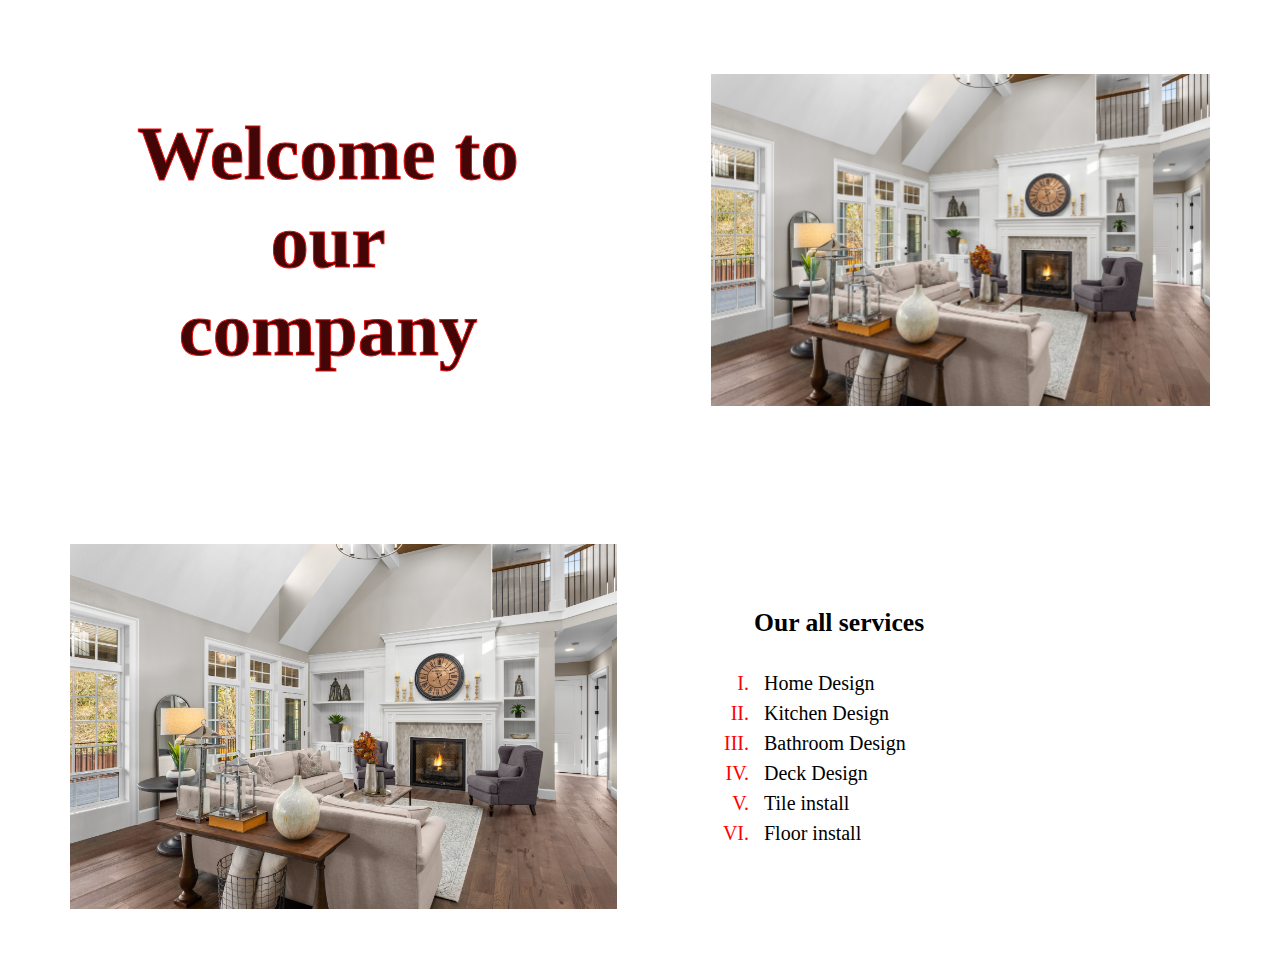
==== index.html @ 438f630a "first commit" ====
<!DOCTYPE html>
<html lang="en">
<head>
    <meta charset="UTF-8">
    <meta name="viewport" content="width=device-width, initial-scale=1.0">
    <title>Construction company</title>
    <link rel="stylesheet" href="style.css">
</head>
<body>
    <div class="main">
        <div class="sectionOne">
            <div class="left">
                <h1>
                    Welcome to our company
                </h1>
            </div>
            <div class="right">
                <img src="images/adobestock_297201438.jpeg" alt="">
            </div>
        </div>
        <section class="sectionTwo">
            <div class="left">
                <img src="images/adobestock_297201438.jpeg" alt="">
            </div>
            <div class="right">
                <h2>Our all services</h2>
                <ol type="I">
                    <li>Home Design</li>
                    <li>Kitchen Design</li>
                    <li>Bathroom Design</li>
                    <li>Deck Design</li>
                    <li>Tile install</li>
                    <li>Floor install</li>
                </ol>
            </div>
        </section>
   
    </div>
</body>
</html>
---- style.css ----
*{ margin:0; padding:0 }
.main{
    width: 1140px;
    display: grid;
    margin: auto;
}
.sectionOne{
    display: flex;
    align-items: center;
    text-align: center;
    padding: 60px 0
}
.sectionOne .left{
    width: 40%;
    text-align: center;
    padding: 50PX;
}
.sectionOne .left h1{
    font-size: 6vw;
    color: black;
    -webkit-text-fill-color: rgb(67, 6, 6); /* Will override color (regardless of order) */
    -webkit-text-stroke-width: 1px;
    -webkit-text-stroke-color: rgb(233, 12, 12);
}
.sectionOne .right{
    width: 60%;
    text-align: right;
}
.sectionOne .right img{
    width: 80%;
}
.sectionTwo{
    display: flex;
    align-items: center;
    text-align: center;
    padding: 60px 0
}
.sectionTwo .left{
    width: 60%;
    text-align: left;
}
.sectionTwo .left img{
    width: 80%;
}
.sectionTwo .right{
    width: 40%;
    text-align: left;
}
.sectionTwo .right h2{
    font-size: 2vw;
}
.sectionTwo .right ol{
    margin-top: 30px;
    left: 30px;
}
.sectionTwo .right ol li{
    font-size: 20px;  
    line-height: 30px;
    padding-left: 10px;
}
.sectionTwo .right ol ::marker{
    color: red;
}
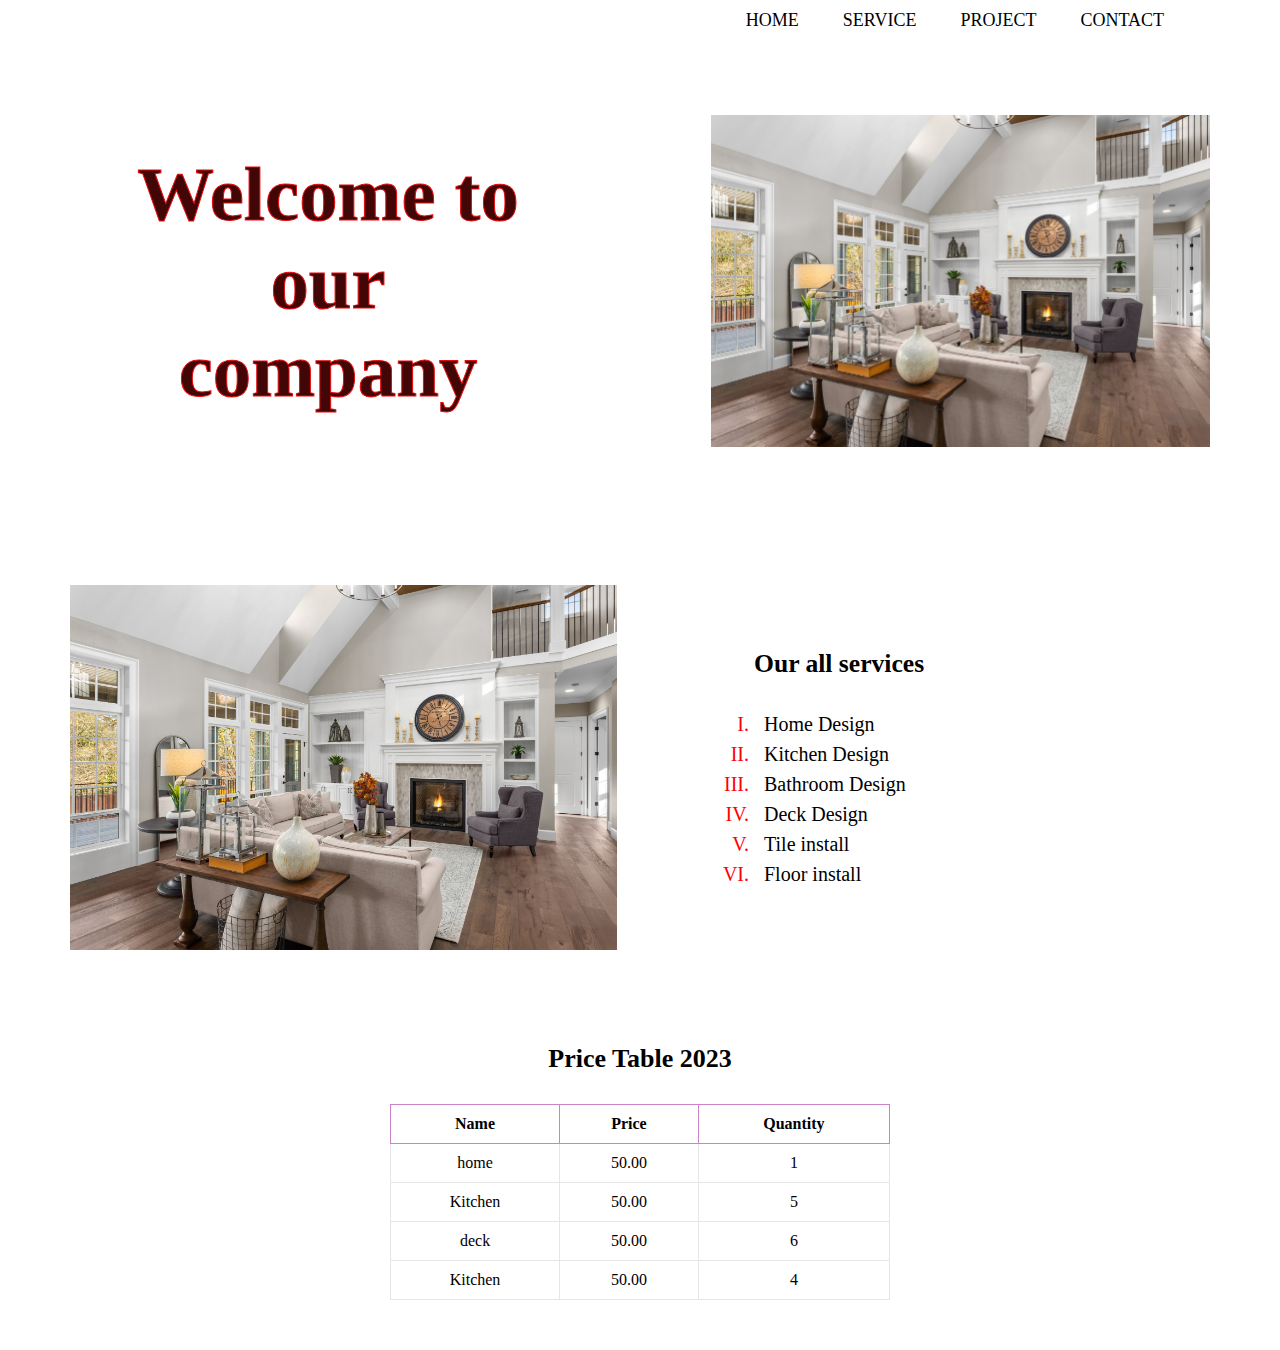
==== commit 21ce09bf: "new" ====
--- a/index.html
+++ b/index.html
@@ -7,6 +7,16 @@
     <link rel="stylesheet" href="style.css">
 </head>
 <body>
+    <nav class="navMenu">
+            <img src="https://1000logos.net/wp-content/uploads/2016/10/Batman-Logo-1939.png" alt=""></div>
+            <div class="right"><ul>
+                <li><a href="/">home</a></li>
+                <li><a href="/class4.html">service</a></li>
+                <li><a href="/First-project/task.html">project</a></li>
+                <li><a href="#">contact</a></li>
+            </ul>
+    </nav>
+    </div>
     <div class="main">
         <div class="sectionOne">
             <div class="left">
@@ -34,6 +44,36 @@
                 </ol>
             </div>
         </section>
+        <div class="priceTable">
+            <h2>Price Table 2023</h2>
+            <table>
+                <tr>
+                    <th>Name</th>
+                    <th>Price</th>
+                    <th>Quantity</th>
+                </tr>
+                <tr>
+                    <td>home</td>
+                    <td>50.00</td>
+                    <td>1</td>
+                </tr>
+                <tr>
+                    <td>Kitchen</td>
+                    <td>50.00</td>
+                    <td>5</td>
+                </tr>
+                <tr>
+                    <td>deck</td>
+                    <td>50.00</td>
+                    <td>6</td>
+                </tr>
+                <tr>
+                    <td>Kitchen</td>
+                    <td>50.00</td>
+                    <td>4</td>
+                </tr>
+            </table>
+        </div>
    
     </div>
 </body>
--- a/style.css
+++ b/style.css
@@ -3,7 +3,50 @@
     width: 1140px;
     display: grid;
     margin: auto;
+    padding-bottom: 50px;
 }
+
+.navMenu{
+    width: 85%;
+    display: flex;
+    align-items: center;
+    margin: auto;
+    padding: 10px 0; 
+    justify-content: space-between;
+}
+.navMenu img{
+    width: 120px;
+    cursor: pointer;
+}
+.navMenu ul li{
+    list-style: none;
+    display: inline-block;
+    position: relative;
+    white-space: nowrap;
+    margin: 0 20px;
+}
+.navMenu ul li a{
+    text-decoration: none;
+    font-size: 18px;
+    color: black;
+    text-transform: uppercase;
+}
+.navMenu ul li::after{
+    content: '';
+    height: 3px;
+    width: 0%;
+    background-color: #009688;
+    position: absolute;
+    left: 0;
+    bottom: -10px;
+    transition: 0.5s;
+}
+.navMenu ul li:hover::after{
+    width: 100%;
+}
+
+
+
 .sectionOne{
     display: flex;
     align-items: center;
@@ -60,4 +103,26 @@
 }
 .sectionTwo .right ol ::marker{
     color: red;
+}
+.priceTable{
+    display: grid;
+    justify-content: center;
+}
+.priceTable h2{
+font-size: 26px;
+padding: 30PX 0;
+text-align: center;
+}
+.priceTable table{
+    border-collapse: collapse;
+    width: 500px;
+    text-align: center;
+}
+.priceTable table tr th, .priceTable table tr td{
+    border: 1px solid rgb(231, 230, 231, 1);
+    padding: 10px 15px;
+    text-align: center;
+}
+.priceTable table tr th{
+    border: 1px solid rgb(203, 130, 203);
 }